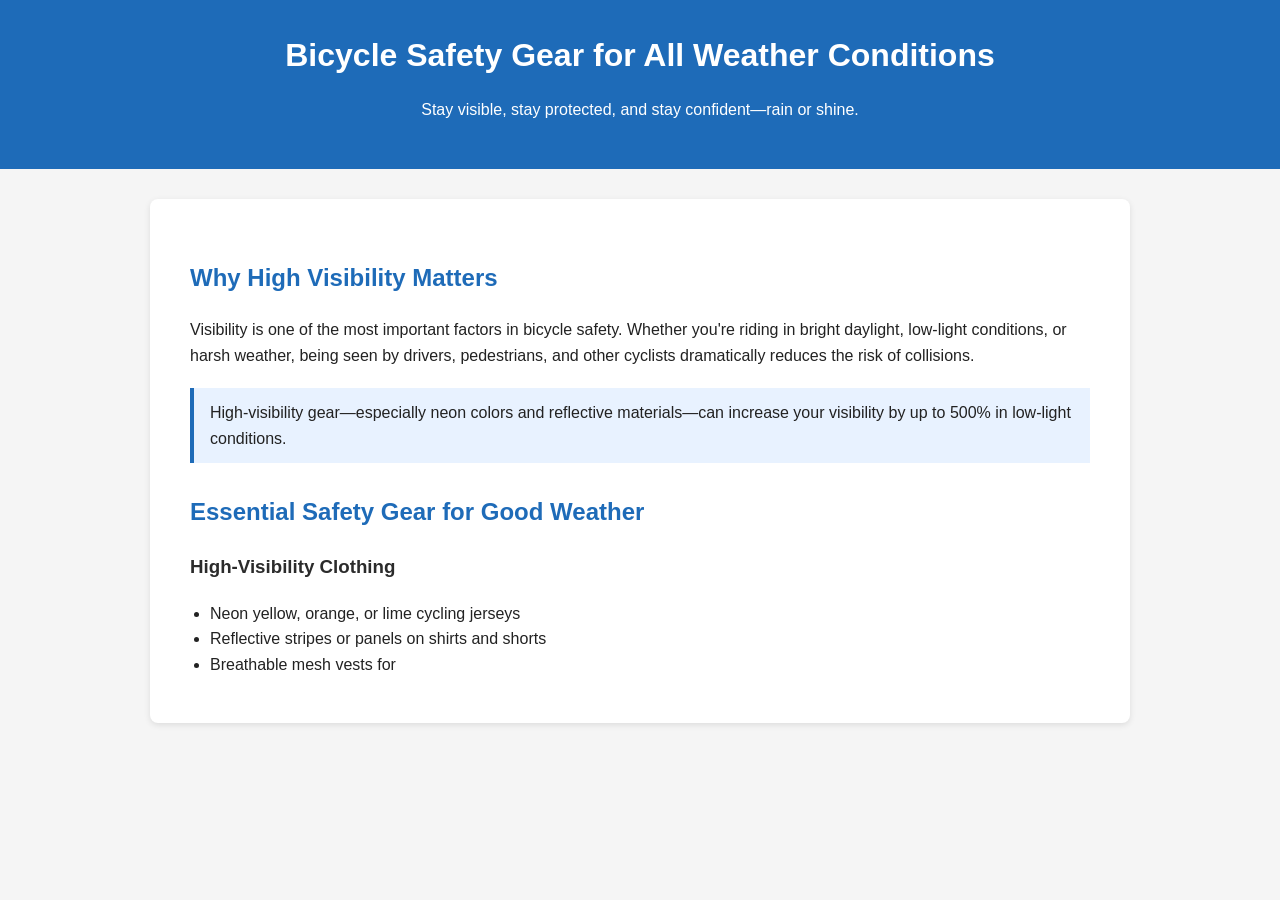
==== safety-gear.html @ 32eb9030 "Create safety-gear.html for bicycle safety information Added a comprehensive guide on bicycle safety" ====
<!DOCTYPE html>
<html lang="en">
<head>
  <meta charset="UTF-8">
  <title>Bicycle Safety Gear for All Weather Conditions</title>
  <meta name="viewport" content="width=device-width, initial-scale=1.0">
  <meta name="description" content="Essential bicycle safety gear for good and inclement weather, with a focus on high-visibility equipment.">
  <style>
    body {
      margin: 0;
      font-family: Arial, sans-serif;
      background: #f5f5f5;
      color: #222;
      line-height: 1.6;
    }

    header {
      background: #1e6bb8;
      color: #fff;
      padding: 30px 40px;
      text-align: center;
    }

    header h1 {
      margin: 0;
      font-size: 2rem;
    }

    main {
      max-width: 900px;
      margin: 30px auto;
      background: #fff;
      padding: 30px 40px;
      border-radius: 8px;
      box-shadow: 0 2px 6px rgba(0,0,0,0.1);
    }

    h2 {
      color: #1e6bb8;
      margin-top: 30px;
    }

    h3 {
      color: #2b2b2b;
      margin-top: 20px;
    }

    .highlight {
      background: #e8f2ff;
      border-left: 4px solid #1e6bb8;
      padding: 12px 16px;
      margin: 20px 0;
    }

    ul {
      padding-left: 20px;
    }

    footer {
      text-align: center;
      padding: 20px;
      font-size: 0.9rem;
      color: #555;
    }
  </style>
</head>
<body>

<header>
  <h1>Bicycle Safety Gear for All Weather Conditions</h1>
  <p>Stay visible, stay protected, and stay confident—rain or shine.</p>
</header>

<main>

  <section>
    <h2>Why High Visibility Matters</h2>
    <p>
      Visibility is one of the most important factors in bicycle safety. Whether you're riding in bright daylight,
      low‑light conditions, or harsh weather, being seen by drivers, pedestrians, and other cyclists dramatically
      reduces the risk of collisions.
    </p>

    <div class="highlight">
      High‑visibility gear—especially neon colors and reflective materials—can increase your visibility by up to 500% in low‑light conditions.
    </div>
  </section>

  <section>
    <h2>Essential Safety Gear for Good Weather</h2>

    <h3>High‑Visibility Clothing</h3>
    <ul>
      <li>Neon yellow, orange, or lime cycling jerseys</li>
      <li>Reflective stripes or panels on shirts and shorts</li>
      <li>Breathable mesh vests for
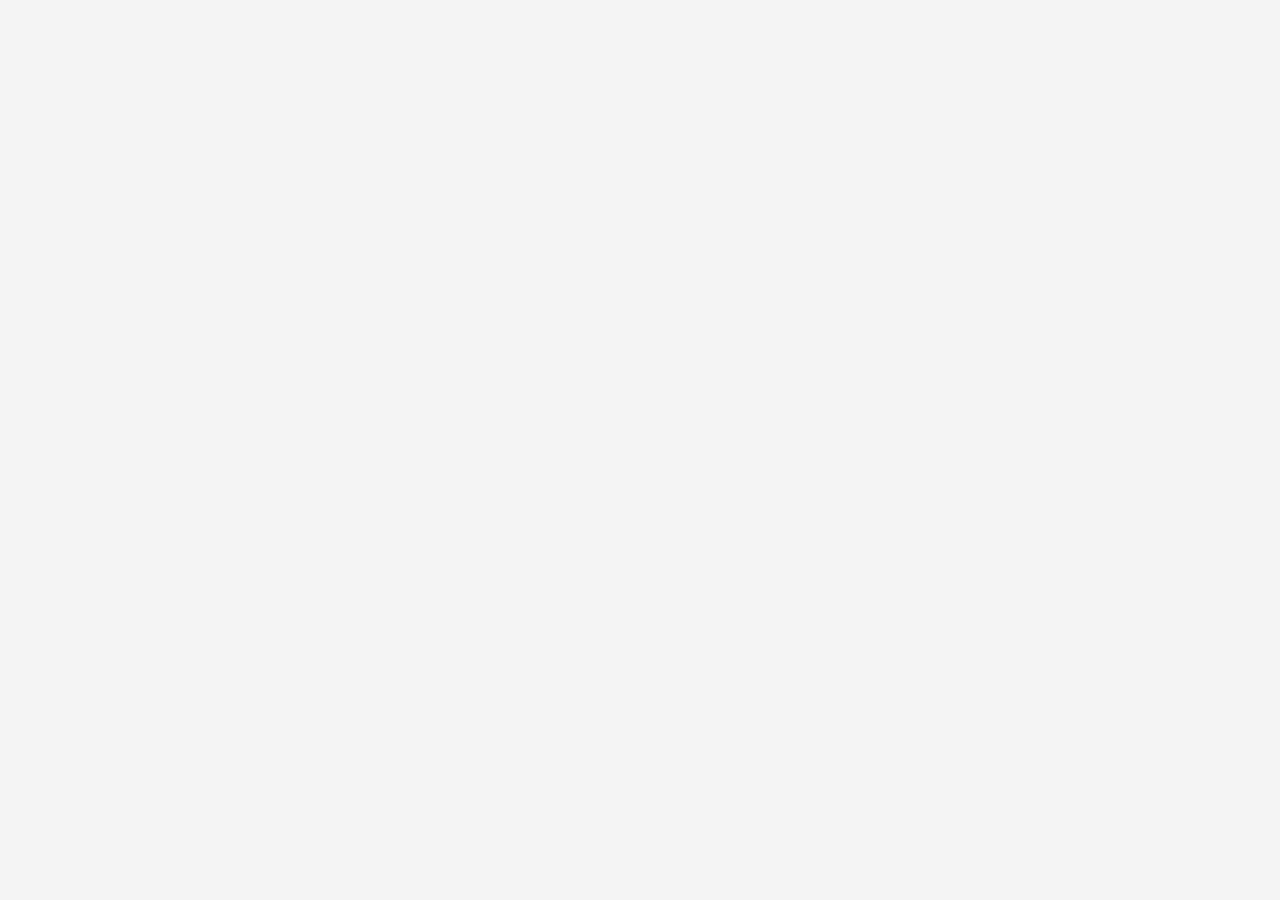
==== commit af263124: "Enhance safety gear page with updated meta and styles Updated the description meta tag for clarity a" ====
--- a/safety-gear.html
+++ b/safety-gear.html
@@ -4,12 +4,12 @@
   <meta charset="UTF-8">
   <title>Bicycle Safety Gear for All Weather Conditions</title>
   <meta name="viewport" content="width=device-width, initial-scale=1.0">
-  <meta name="description" content="Essential bicycle safety gear for good and inclement weather, with a focus on high-visibility equipment.">
+  <meta name="description" content="A detailed guide to bicycle safety gear for good and inclement weather, with a focus on high-visibility equipment and real-world examples.">
   <style>
     body {
       margin: 0;
       font-family: Arial, sans-serif;
-      background: #f5f5f5;
+      background: #f4f4f4;
       color: #222;
       line-height: 1.6;
     }
@@ -27,7 +27,7 @@
     }
 
     main {
-      max-width: 900px;
+      max-width: 1000px;
       margin: 30px auto;
       background: #fff;
       padding: 30px 40px;
@@ -37,60 +37,12 @@
 
     h2 {
       color: #1e6bb8;
-      margin-top: 30px;
+      margin-top: 40px;
     }
 
     h3 {
-      color: #2b2b2b;
-      margin-top: 20px;
+      margin-top: 25px;
+      color: #333;
     }
 
-    .highlight {
-      background: #e8f2ff;
-      border-left: 4px solid #1e6bb8;
-      padding: 12px 16px;
-      margin: 20px 0;
-    }
-
-    ul {
-      padding-left: 20px;
-    }
-
-    footer {
-      text-align: center;
-      padding: 20px;
-      font-size: 0.9rem;
-      color: #555;
-    }
-  </style>
-</head>
-<body>
-
-<header>
-  <h1>Bicycle Safety Gear for All Weather Conditions</h1>
-  <p>Stay visible, stay protected, and stay confident—rain or shine.</p>
-</header>
-
-<main>
-
-  <section>
-    <h2>Why High Visibility Matters</h2>
-    <p>
-      Visibility is one of the most important factors in bicycle safety. Whether you're riding in bright daylight,
-      low‑light conditions, or harsh weather, being seen by drivers, pedestrians, and other cyclists dramatically
-      reduces the risk of collisions.
-    </p>
-
-    <div class="highlight">
-      High‑visibility gear—especially neon colors and reflective materials—can increase your visibility by up to 500% in low‑light conditions.
-    </div>
-  </section>
-
-  <section>
-    <h2>Essential Safety Gear for Good Weather</h2>
-
-    <h3>High‑Visibility Clothing</h3>
-    <ul>
-      <li>Neon yellow, orange, or lime cycling jerseys</li>
-      <li>Reflective stripes or panels on shirts and shorts</li>
-      <li>Breathable mesh vests for
+    .highlight
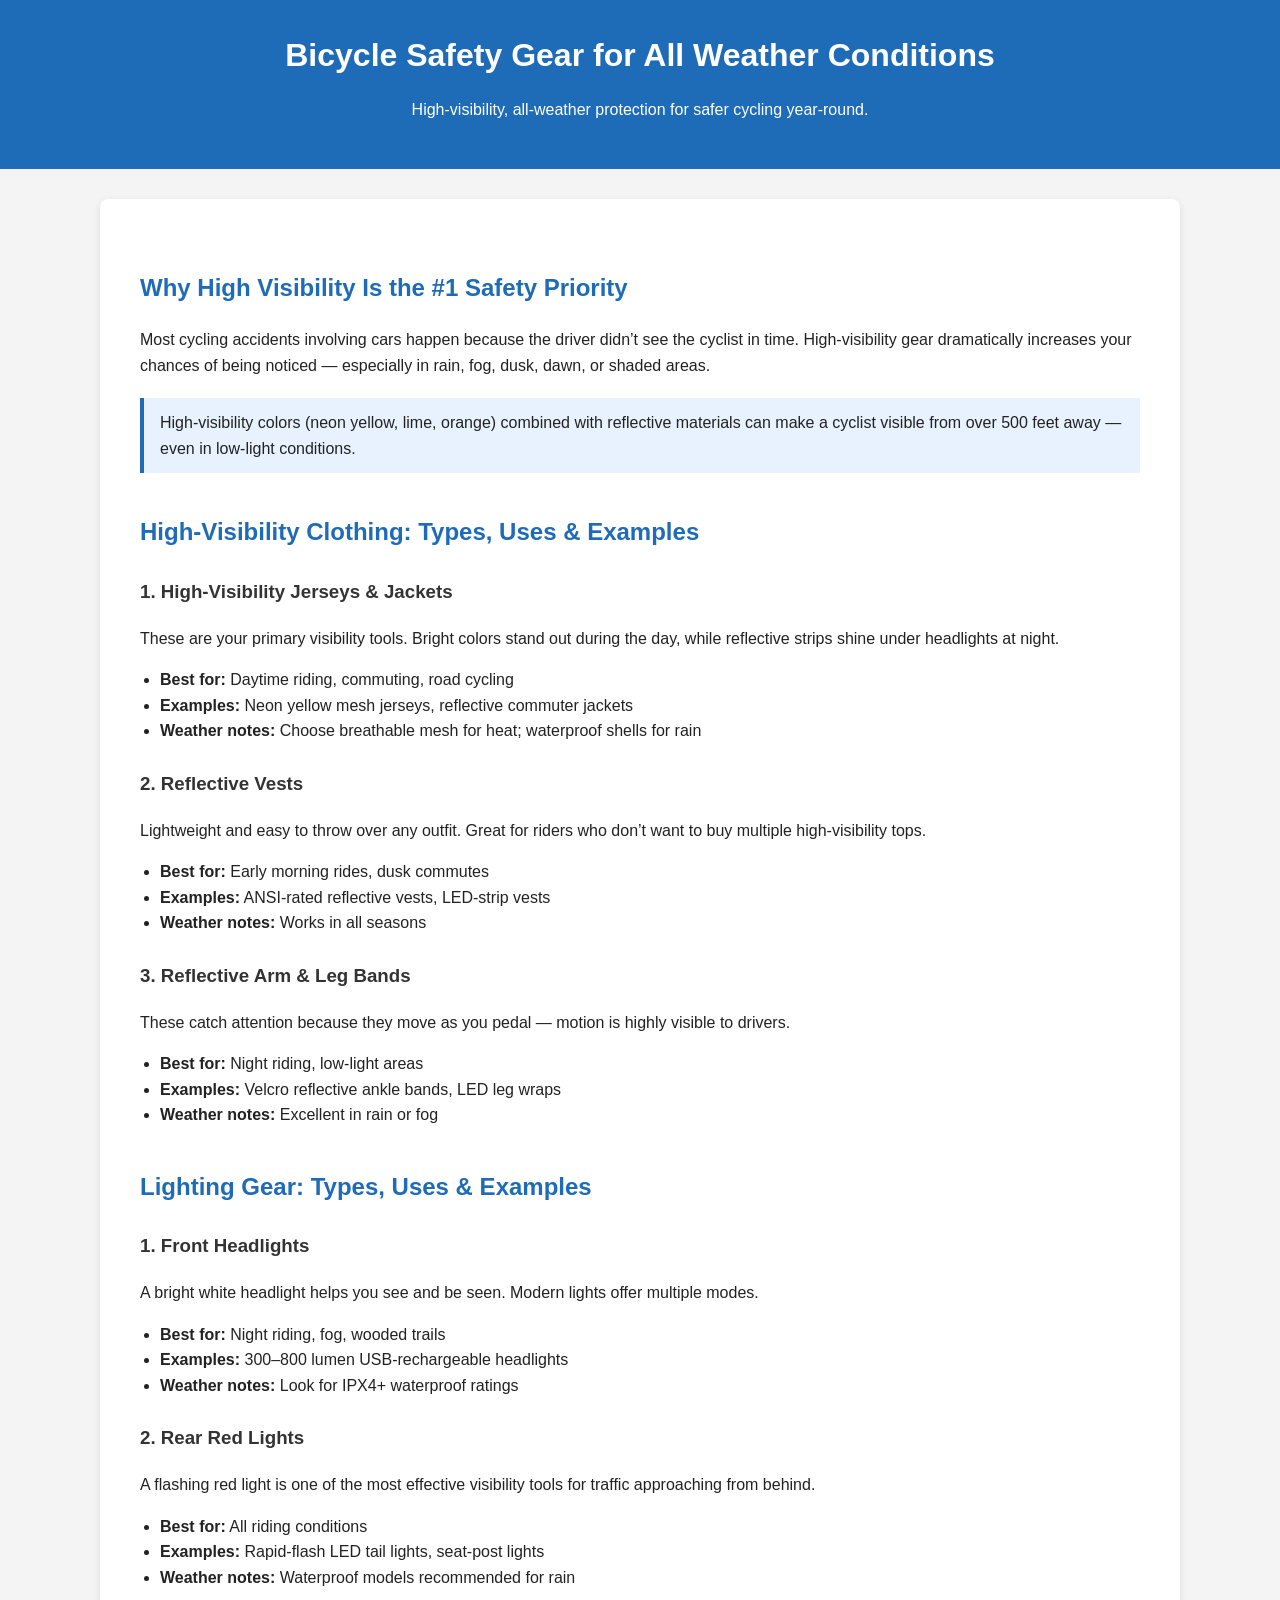
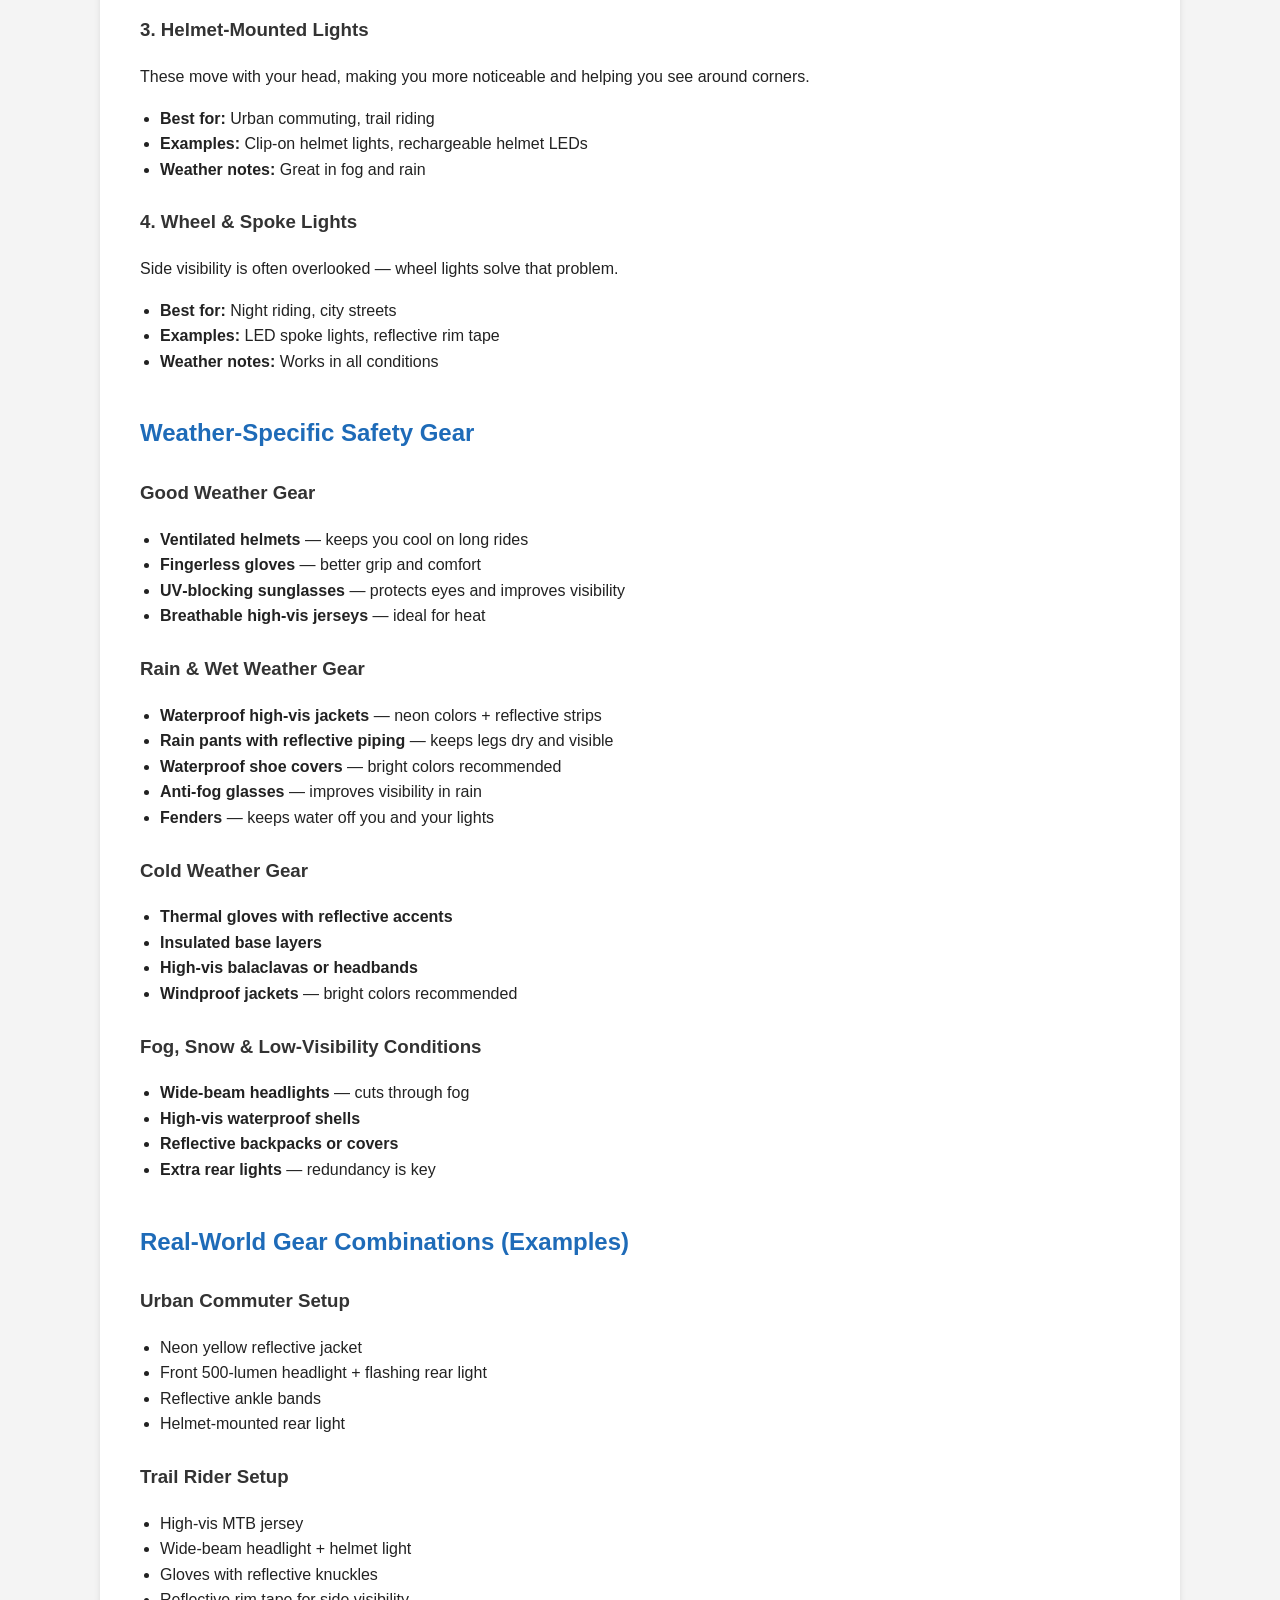
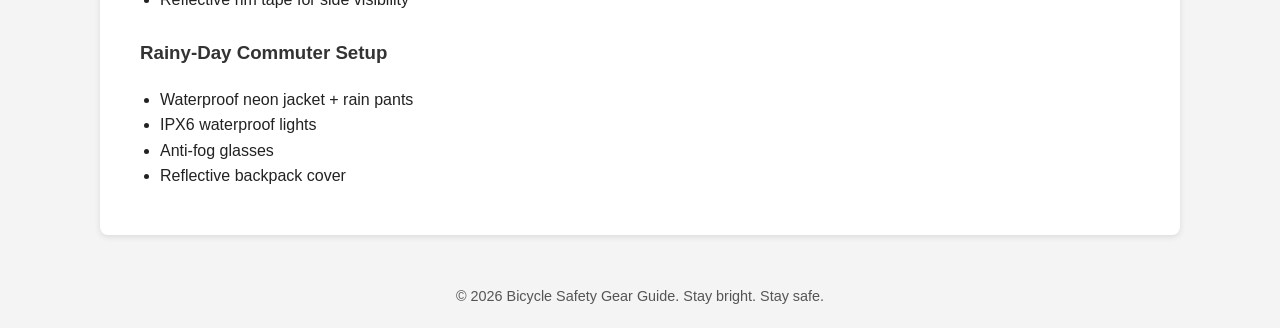
==== commit da2cd3bd: "Add highlight section and improve layout" ====
--- a/safety-gear.html
+++ b/safety-gear.html
@@ -45,4 +45,202 @@
       color: #333;
     }
 
-    .highlight
+    .highlight {
+      background: #e8f2ff;
+      border-left: 4px solid #1e6bb8;
+      padding: 12px 16px;
+      margin: 20px 0;
+    }
+
+    ul {
+      padding-left: 20px;
+    }
+
+    footer {
+      text-align: center;
+      padding: 20px;
+      font-size: 0.9rem;
+      color: #555;
+    }
+  </style>
+</head>
+<body>
+
+<header>
+  <h1>Bicycle Safety Gear for All Weather Conditions</h1>
+  <p>High‑visibility, all‑weather protection for safer cycling year‑round.</p>
+</header>
+
+<main>
+
+  <section>
+    <h2>Why High Visibility Is the #1 Safety Priority</h2>
+    <p>
+      Most cycling accidents involving cars happen because the driver didn’t see the cyclist in time.
+      High‑visibility gear dramatically increases your chances of being noticed — especially in rain,
+      fog, dusk, dawn, or shaded areas.
+    </p>
+
+    <div class="highlight">
+      High‑visibility colors (neon yellow, lime, orange) combined with reflective materials can make a cyclist
+      visible from over 500 feet away — even in low‑light conditions.
+    </div>
+  </section>
+
+  <section>
+    <h2>High‑Visibility Clothing: Types, Uses & Examples</h2>
+
+    <h3>1. High‑Visibility Jerseys & Jackets</h3>
+    <p>
+      These are your primary visibility tools. Bright colors stand out during the day, while reflective strips
+      shine under headlights at night.
+    </p>
+    <ul>
+      <li><strong>Best for:</strong> Daytime riding, commuting, road cycling</li>
+      <li><strong>Examples:</strong> Neon yellow mesh jerseys, reflective commuter jackets</li>
+      <li><strong>Weather notes:</strong> Choose breathable mesh for heat; waterproof shells for rain</li>
+    </ul>
+
+    <h3>2. Reflective Vests</h3>
+    <p>
+      Lightweight and easy to throw over any outfit. Great for riders who don’t want to buy multiple
+      high‑visibility tops.
+    </p>
+    <ul>
+      <li><strong>Best for:</strong> Early morning rides, dusk commutes</li>
+      <li><strong>Examples:</strong> ANSI‑rated reflective vests, LED‑strip vests</li>
+      <li><strong>Weather notes:</strong> Works in all seasons</li>
+    </ul>
+
+    <h3>3. Reflective Arm & Leg Bands</h3>
+    <p>
+      These catch attention because they move as you pedal — motion is highly visible to drivers.
+    </p>
+    <ul>
+      <li><strong>Best for:</strong> Night riding, low‑light areas</li>
+      <li><strong>Examples:</strong> Velcro reflective ankle bands, LED leg wraps</li>
+      <li><strong>Weather notes:</strong> Excellent in rain or fog</li>
+    </ul>
+  </section>
+
+  <section>
+    <h2>Lighting Gear: Types, Uses & Examples</h2>
+
+    <h3>1. Front Headlights</h3>
+    <p>
+      A bright white headlight helps you see and be seen. Modern lights offer multiple modes.
+    </p>
+    <ul>
+      <li><strong>Best for:</strong> Night riding, fog, wooded trails</li>
+      <li><strong>Examples:</strong> 300–800 lumen USB‑rechargeable headlights</li>
+      <li><strong>Weather notes:</strong> Look for IPX4+ waterproof ratings</li>
+    </ul>
+
+    <h3>2. Rear Red Lights</h3>
+    <p>
+      A flashing red light is one of the most effective visibility tools for traffic approaching from behind.
+    </p>
+    <ul>
+      <li><strong>Best for:</strong> All riding conditions</li>
+      <li><strong>Examples:</strong> Rapid‑flash LED tail lights, seat‑post lights</li>
+      <li><strong>Weather notes:</strong> Waterproof models recommended for rain</li>
+    </ul>
+
+    <h3>3. Helmet‑Mounted Lights</h3>
+    <p>
+      These move with your head, making you more noticeable and helping you see around corners.
+    </p>
+    <ul>
+      <li><strong>Best for:</strong> Urban commuting, trail riding</li>
+      <li><strong>Examples:</strong> Clip‑on helmet lights, rechargeable helmet LEDs</li>
+      <li><strong>Weather notes:</strong> Great in fog and rain</li>
+    </ul>
+
+    <h3>4. Wheel & Spoke Lights</h3>
+    <p>
+      Side visibility is often overlooked — wheel lights solve that problem.
+    </p>
+    <ul>
+      <li><strong>Best for:</strong> Night riding, city streets</li>
+      <li><strong>Examples:</strong> LED spoke lights, reflective rim tape</li>
+      <li><strong>Weather notes:</strong> Works in all conditions</li>
+    </ul>
+  </section>
+
+  <section>
+    <h2>Weather‑Specific Safety Gear</h2>
+
+    <h3>Good Weather Gear</h3>
+    <ul>
+      <li><strong>Ventilated helmets</strong> — keeps you cool on long rides</li>
+      <li><strong>Fingerless gloves</strong> — better grip and comfort</li>
+      <li><strong>UV‑blocking sunglasses</strong> — protects eyes and improves visibility</li>
+      <li><strong>Breathable high‑vis jerseys</strong> — ideal for heat</li>
+    </ul>
+
+    <h3>Rain & Wet Weather Gear</h3>
+    <ul>
+      <li><strong>Waterproof high‑vis jackets</strong> — neon colors + reflective strips</li>
+      <li><strong>Rain pants with reflective piping</strong> — keeps legs dry and visible</li>
+      <li><strong>Waterproof shoe covers</strong> — bright colors recommended</li>
+      <li><strong>Anti‑fog glasses</strong> — improves visibility in rain</li>
+      <li><strong>Fenders</strong> — keeps water off you and your lights</li>
+    </ul>
+
+    <h3>Cold Weather Gear</h3>
+    <ul>
+      <li><strong>Thermal gloves with reflective accents</strong></li>
+      <li><strong>Insulated base layers</strong></li>
+      <li><strong>High‑vis balaclavas or headbands</strong></li>
+      <li><strong>Windproof jackets</strong> — bright colors recommended</li>
+    </ul>
+
+    <h3>Fog, Snow & Low‑Visibility Conditions</h3>
+    <ul>
+      <li><strong>Wide‑beam headlights</strong> — cuts through fog</li>
+      <li><strong>High‑vis waterproof shells</strong></li>
+      <li><strong>Reflective backpacks or covers</strong></li>
+      <li><strong>Extra rear lights</strong> — redundancy is key</li>
+    </ul>
+  </section>
+
+  <section>
+    <h2>Real‑World Gear Combinations (Examples)</h2>
+
+    <h3>Urban Commuter Setup</h3>
+    <ul>
+      <li>Neon yellow reflective jacket</li>
+      <li>Front 500‑lumen headlight + flashing rear light</li>
+      <li>Reflective ankle bands</li>
+      <li>Helmet‑mounted rear light</li>
+    </ul>
+
+    <h3>Trail Rider Setup</h3>
+    <ul>
+      <li>High‑vis MTB jersey</li>
+      <li>Wide‑beam headlight + helmet light</li>
+      <li>Gloves with reflective knuckles</li>
+      <li>Reflective rim tape for side visibility</li>
+    </ul>
+
+    <h3>Rainy‑Day Commuter Setup</h3>
+    <ul>
+      <li>Waterproof neon jacket + rain pants</li>
+      <li>IPX6 waterproof lights</li>
+      <li>Anti‑fog glasses</li>
+      <li>Reflective backpack cover</li>
+    </ul>
+  </section>
+
+</main>
+
+<footer>
+  &copy; <span id="year"></span> Bicycle Safety Gear Guide. Stay bright. Stay safe.
+</footer>
+
+<script>
+  document.getElementById('year').textContent = new Date().getFullYear();
+</script>
+
+</body>
+</html>
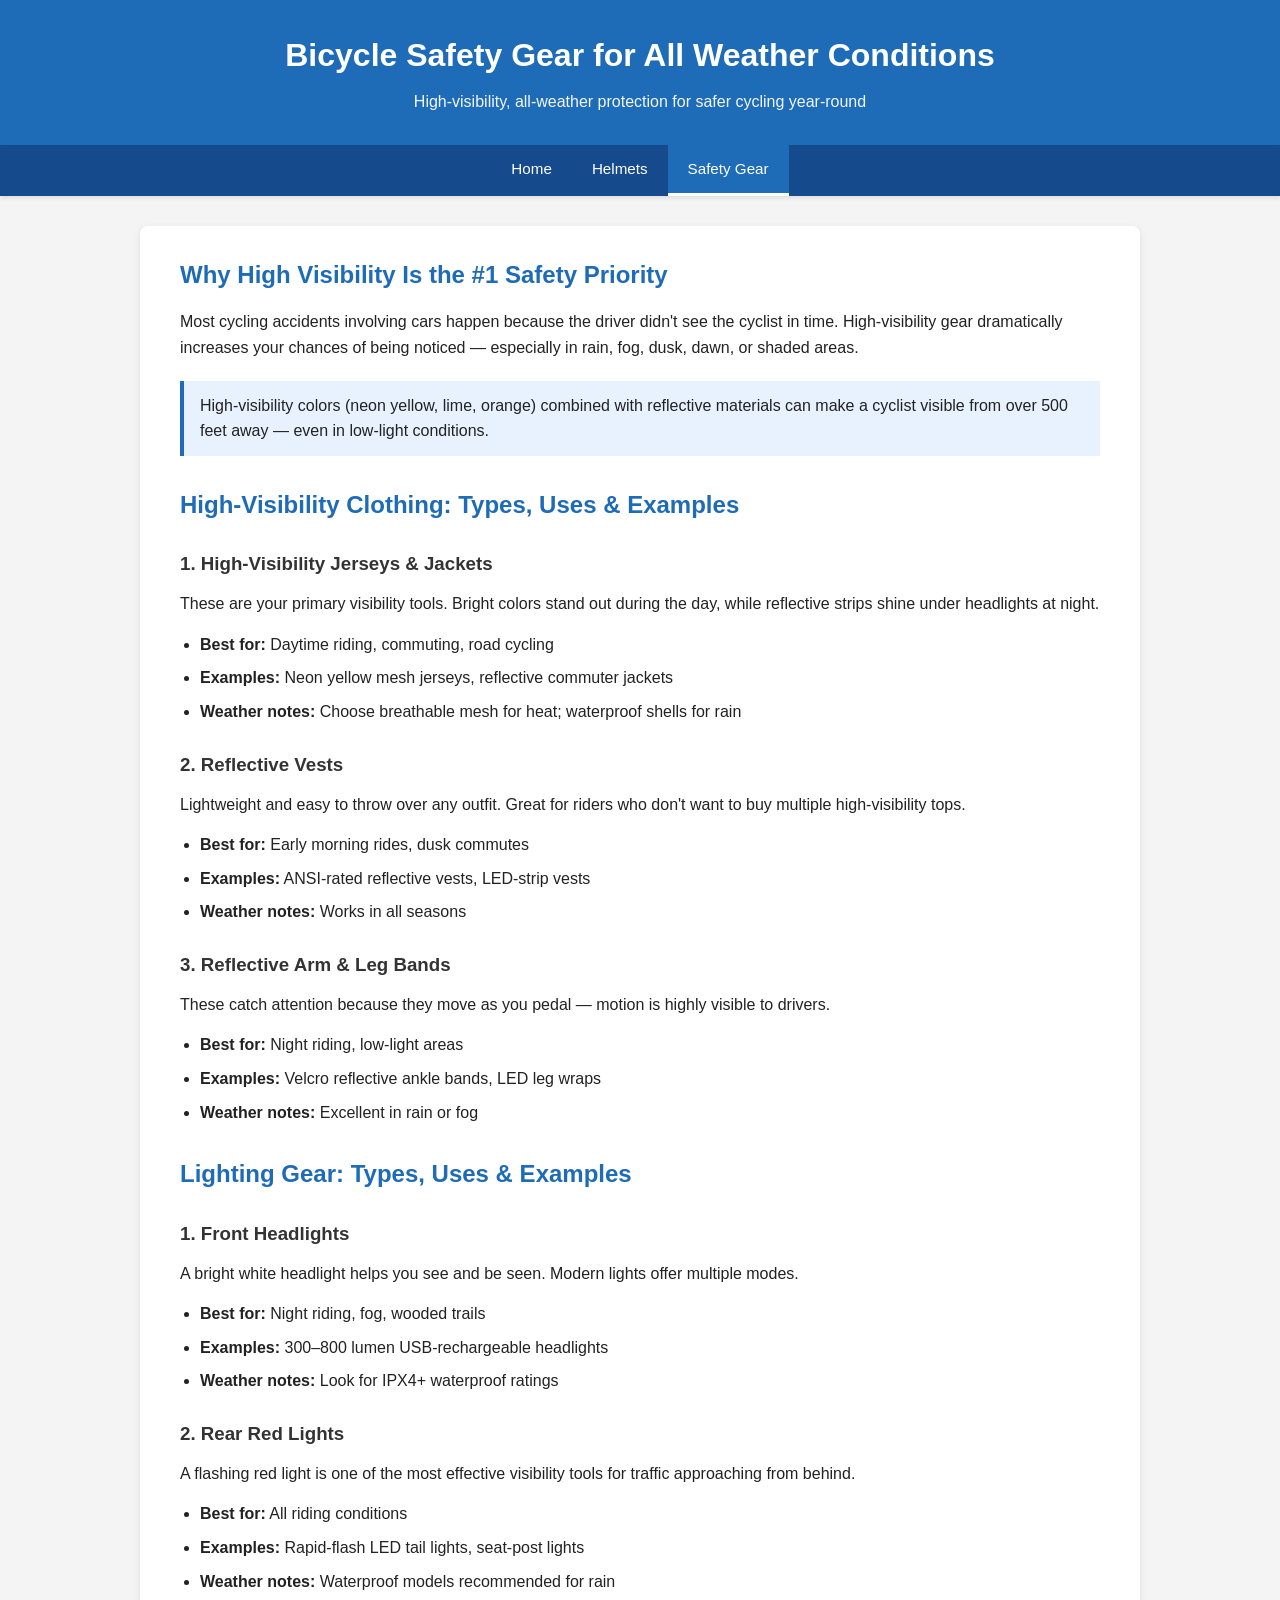
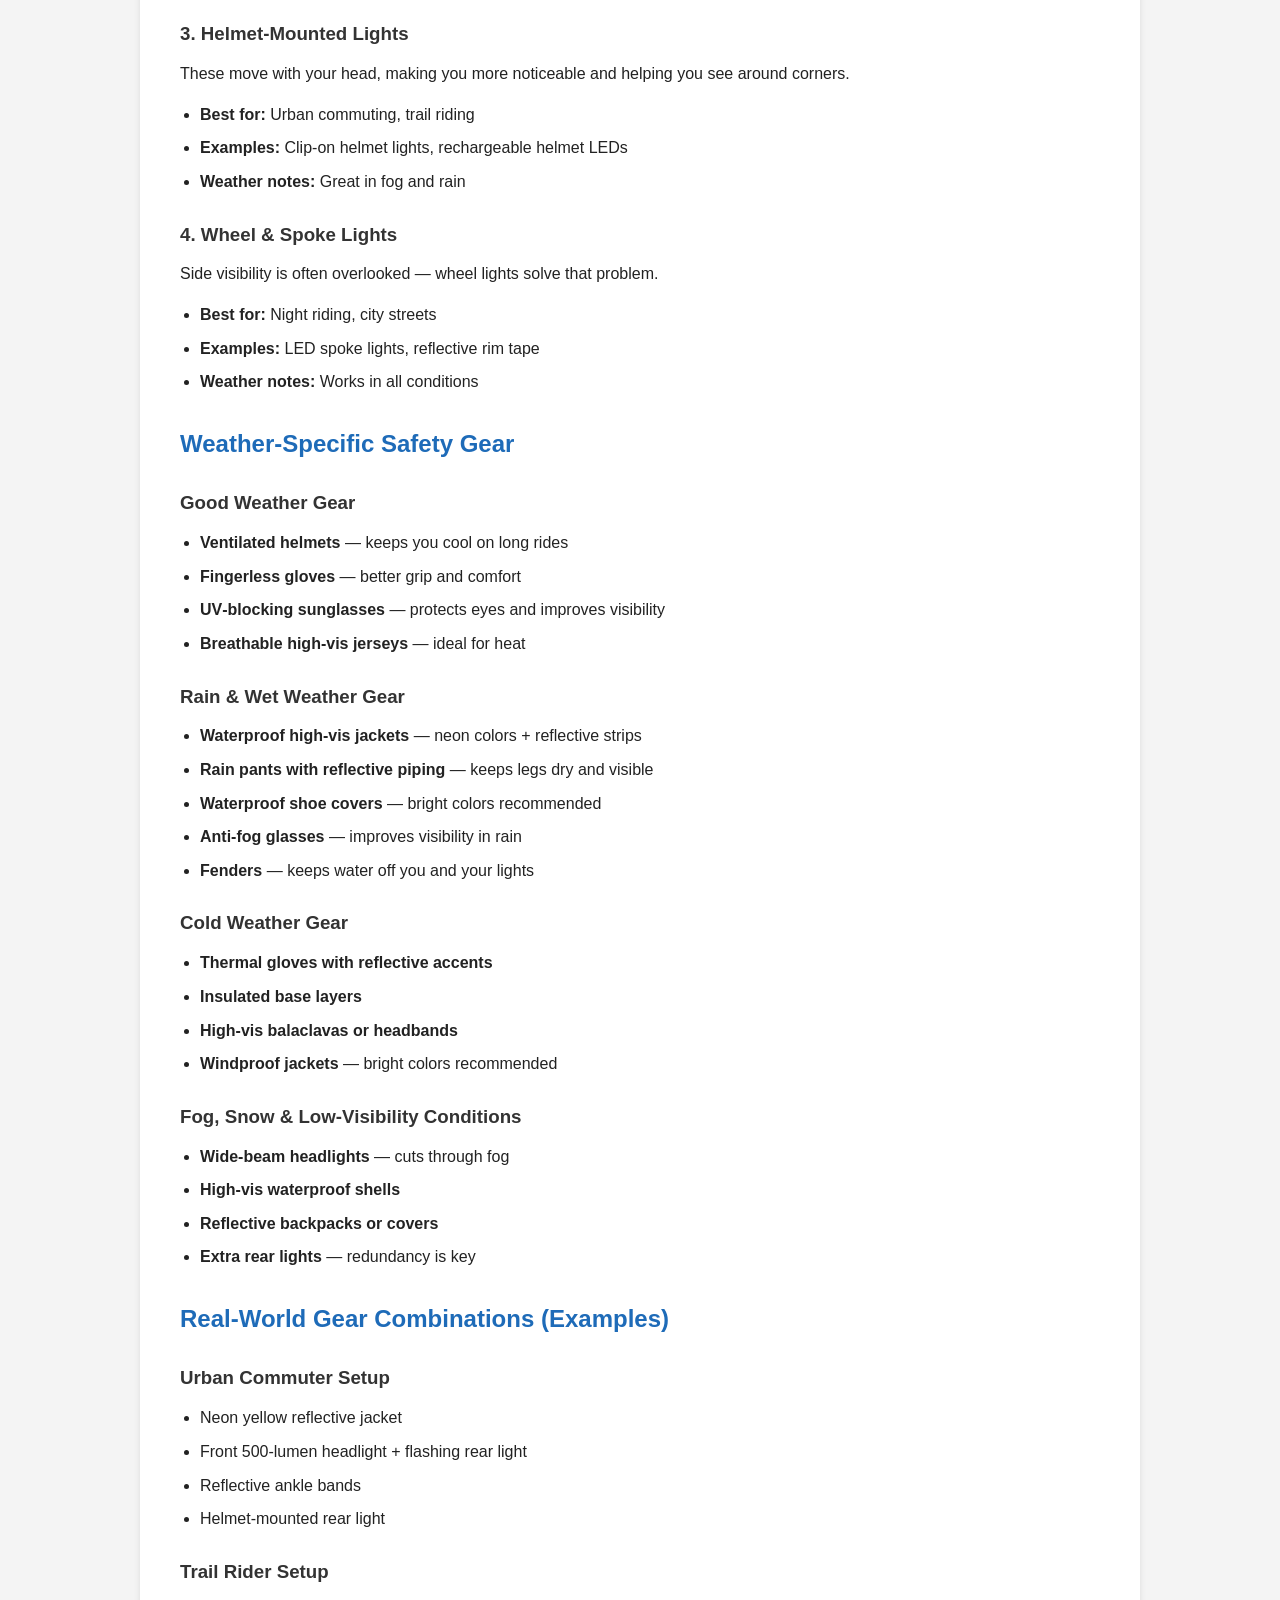
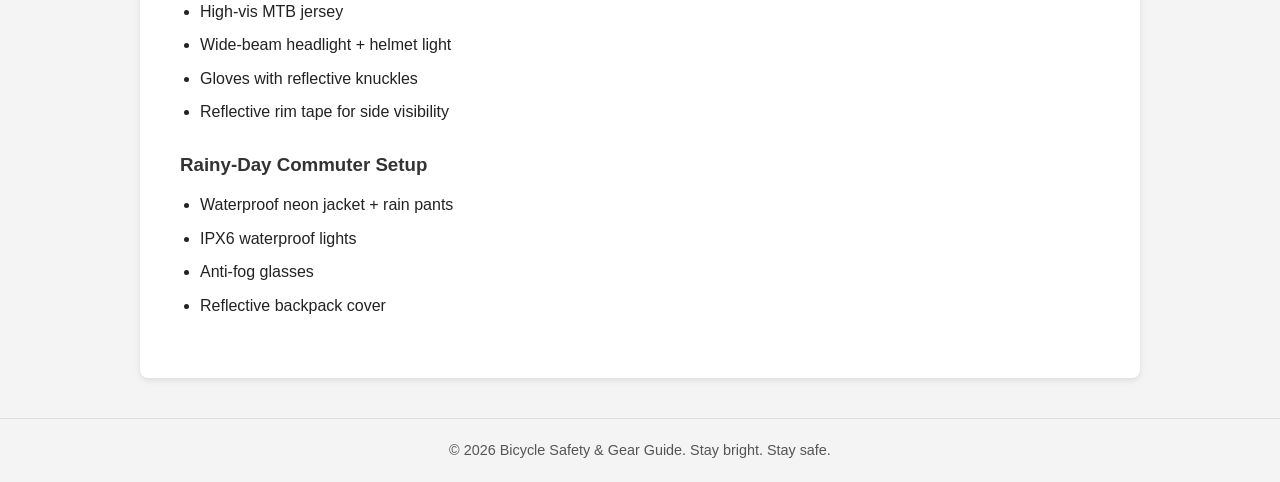
==== commit 78153392: "Update safety-gear.html with shared CSS and navigation" ====
--- a/safety-gear.html
+++ b/safety-gear.html
@@ -5,78 +5,27 @@
   <title>Bicycle Safety Gear for All Weather Conditions</title>
   <meta name="viewport" content="width=device-width, initial-scale=1.0">
   <meta name="description" content="A detailed guide to bicycle safety gear for good and inclement weather, with a focus on high-visibility equipment and real-world examples.">
-  <style>
-    body {
-      margin: 0;
-      font-family: Arial, sans-serif;
-      background: #f4f4f4;
-      color: #222;
-      line-height: 1.6;
-    }
-
-    header {
-      background: #1e6bb8;
-      color: #fff;
-      padding: 30px 40px;
-      text-align: center;
-    }
-
-    header h1 {
-      margin: 0;
-      font-size: 2rem;
-    }
-
-    main {
-      max-width: 1000px;
-      margin: 30px auto;
-      background: #fff;
-      padding: 30px 40px;
-      border-radius: 8px;
-      box-shadow: 0 2px 6px rgba(0,0,0,0.1);
-    }
-
-    h2 {
-      color: #1e6bb8;
-      margin-top: 40px;
-    }
-
-    h3 {
-      margin-top: 25px;
-      color: #333;
-    }
-
-    .highlight {
-      background: #e8f2ff;
-      border-left: 4px solid #1e6bb8;
-      padding: 12px 16px;
-      margin: 20px 0;
-    }
-
-    ul {
-      padding-left: 20px;
-    }
-
-    footer {
-      text-align: center;
-      padding: 20px;
-      font-size: 0.9rem;
-      color: #555;
-    }
-  </style>
+  <link rel="stylesheet" href="styles.css">
 </head>
 <body>
 
 <header>
   <h1>Bicycle Safety Gear for All Weather Conditions</h1>
-  <p>High‑visibility, all‑weather protection for safer cycling year‑round.</p>
+  <p>High‑visibility, all‑weather protection for safer cycling year‑round</p>
 </header>
+
+<nav>
+  <a href="index.html">Home</a>
+  <a href="helmets.html">Helmets</a>
+  <a href="safety-gear.html" class="active">Safety Gear</a>
+</nav>
 
 <main>
 
   <section>
     <h2>Why High Visibility Is the #1 Safety Priority</h2>
     <p>
-      Most cycling accidents involving cars happen because the driver didn’t see the cyclist in time.
+      Most cycling accidents involving cars happen because the driver didn't see the cyclist in time.
       High‑visibility gear dramatically increases your chances of being noticed — especially in rain,
       fog, dusk, dawn, or shaded areas.
     </p>
@@ -103,7 +52,7 @@
 
     <h3>2. Reflective Vests</h3>
     <p>
-      Lightweight and easy to throw over any outfit. Great for riders who don’t want to buy multiple
+      Lightweight and easy to throw over any outfit. Great for riders who don't want to buy multiple
       high‑visibility tops.
     </p>
     <ul>
@@ -235,12 +184,11 @@
 </main>
 
 <footer>
-  &copy; <span id="year"></span> Bicycle Safety Gear Guide. Stay bright. Stay safe.
+  <p>&copy; <span id="year"></span> Bicycle Safety & Gear Guide. Stay bright. Stay safe.</p>
+  <script>
+    document.getElementById('year').textContent = new Date().getFullYear();
+  </script>
 </footer>
-
-<script>
-  document.getElementById('year').textContent = new Date().getFullYear();
-</script>
 
 </body>
 </html>
--- a/styles.css
+++ b/styles.css
@@ -0,0 +1,190 @@
+/* ============================================
+   Shared Stylesheet for Bicycle Safety Site
+   ============================================ */
+
+/* Base Styles */
+* {
+  margin: 0;
+  padding: 0;
+  box-sizing: border-box;
+}
+
+body {
+  font-family: Arial, sans-serif;
+  background: #f4f4f4;
+  color: #222;
+  line-height: 1.6;
+}
+
+/* Header */
+header {
+  background: #1e6bb8;
+  color: #fff;
+  padding: 30px 40px;
+  text-align: center;
+}
+
+header h1 {
+  margin: 0;
+  font-size: 2rem;
+  margin-bottom: 8px;
+}
+
+header p {
+  margin: 0;
+  font-size: 1rem;
+  opacity: 0.95;
+}
+
+/* Navigation */
+nav {
+  background: #154a8c;
+  padding: 0;
+  display: flex;
+  flex-wrap: wrap;
+  justify-content: center;
+  box-shadow: 0 2px 4px rgba(0, 0, 0, 0.1);
+}
+
+nav a {
+  color: #fff;
+  text-decoration: none;
+  padding: 12px 20px;
+  font-size: 0.95rem;
+  transition: background 0.3s ease;
+  display: inline-block;
+}
+
+nav a:hover {
+  background: #0f3a6f;
+}
+
+nav a.active {
+  background: #1e6bb8;
+  border-bottom: 3px solid #fff;
+}
+
+/* Main Content */
+main {
+  max-width: 1000px;
+  margin: 30px auto;
+  background: #fff;
+  padding: 30px 40px;
+  border-radius: 8px;
+  box-shadow: 0 2px 6px rgba(0, 0, 0, 0.1);
+}
+
+/* Headings */
+h2 {
+  color: #1e6bb8;
+  margin-top: 40px;
+  margin-bottom: 15px;
+}
+
+h2:first-child {
+  margin-top: 0;
+}
+
+h3 {
+  margin-top: 25px;
+  margin-bottom: 12px;
+  color: #333;
+}
+
+/* Highlight Boxes */
+.highlight {
+  background: #e8f2ff;
+  border-left: 4px solid #1e6bb8;
+  padding: 12px 16px;
+  margin: 20px 0;
+}
+
+/* Lists */
+ul {
+  padding-left: 20px;
+  margin-bottom: 15px;
+}
+
+ul li {
+  margin-bottom: 8px;
+}
+
+/* Sections */
+section {
+  margin-bottom: 30px;
+}
+
+section p {
+  margin-bottom: 15px;
+}
+
+/* Footer */
+footer {
+  text-align: center;
+  padding: 20px 40px;
+  font-size: 0.9rem;
+  color: #555;
+  background: #f4f4f4;
+  border-top: 1px solid #ddd;
+  margin-top: 40px;
+}
+
+footer a {
+  color: #1e6bb8;
+  text-decoration: none;
+}
+
+footer a:hover {
+  text-decoration: underline;
+}
+
+/* Responsive Design */
+@media (max-width: 768px) {
+  header {
+    padding: 20px 20px;
+  }
+
+  header h1 {
+    font-size: 1.5rem;
+  }
+
+  nav {
+    flex-direction: column;
+  }
+
+  nav a {
+    padding: 12px 16px;
+    border-bottom: 1px solid rgba(255, 255, 255, 0.2);
+    width: 100%;
+    text-align: center;
+  }
+
+  main {
+    margin: 20px 10px;
+    padding: 20px;
+  }
+
+  footer {
+    padding: 15px 20px;
+  }
+}
+
+@media (max-width: 480px) {
+  header h1 {
+    font-size: 1.2rem;
+  }
+
+  header p {
+    font-size: 0.9rem;
+  }
+
+  nav a {
+    padding: 10px 12px;
+    font-size: 0.85rem;
+  }
+
+  main {
+    padding: 15px;
+    margin: 15px 5px;
+  }
+}
